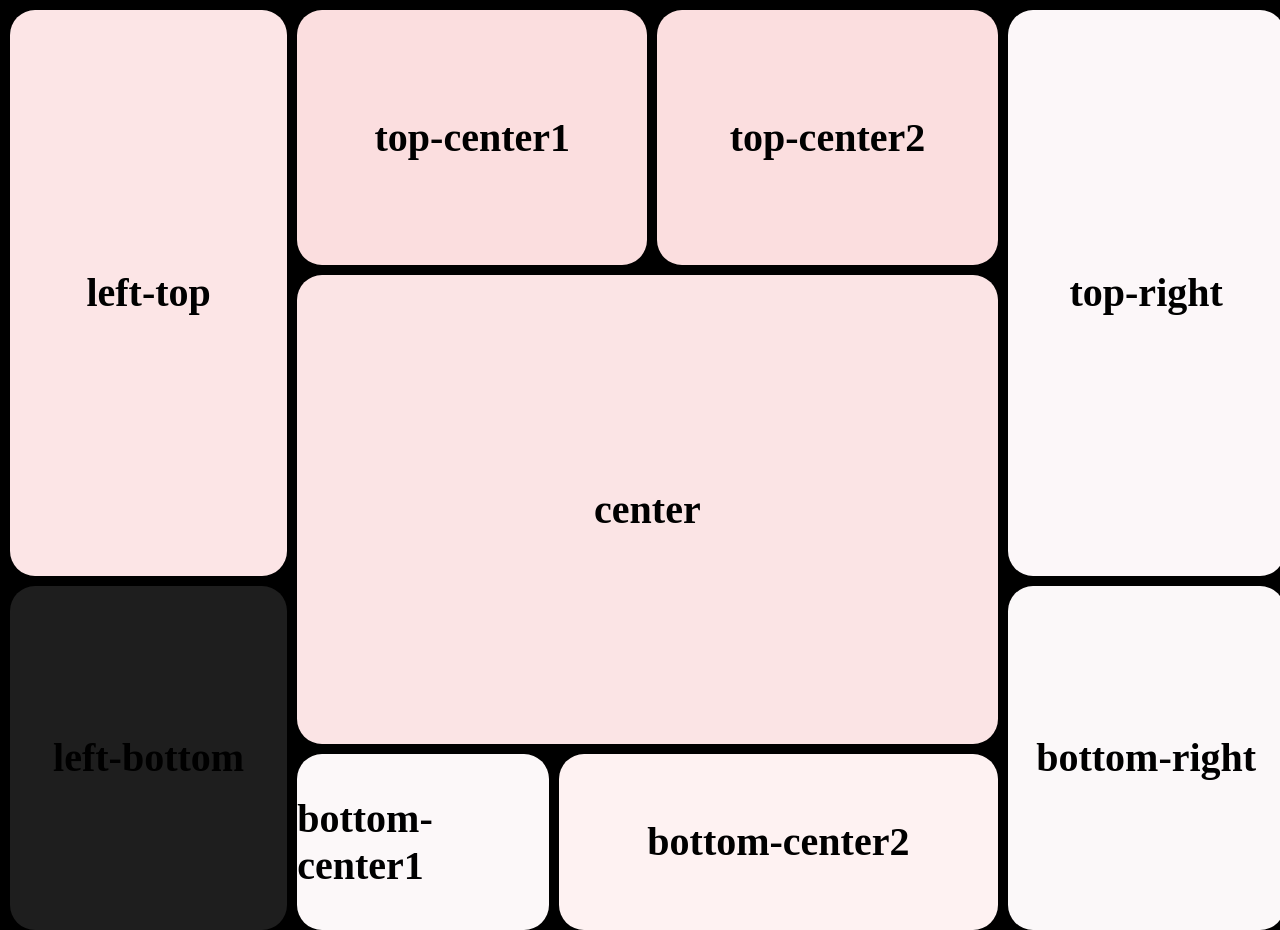
==== Medium/index.html @ aecfbd4d "Easy - A4 Assignment Four Completed" ====
<!doctype html>
<html lang="en">
  <head>
    <meta charset="UTF-8" />
    <meta name="viewport" content="width=device-width, initial-scale=1.0" />
    <title>Document</title>
<link rel="stylesheet" href="style.css">
  </head>
  <body>
    <div class="div1">left-top</div>
    <div class="div2">left-bottom</div>
    <div class="div3">top-center1</div>
    <div class="div4">top-center2</div>
    <div class="div5">center</div>
    <div class="div6">bottom-center1</div>
    <div class="div7">bottom-center2</div>
    <div class="div8">top-right</div>
    <div class="div9">bottom-right</div>
  </body>
</html>
---- Medium/style.css ----
* {
  margin: 0;
  padding: 0;
  box-sizing: border-box;
}

html,
body {
  width: 100%;
  height: 100%;
}

body {
  display: grid;
  grid-template-columns: 22% 20% 7% 27% 22%;
  grid-template-rows: 29% 26% 7% 18% 20%;

  grid-template-areas:
    "left-top top-center1 top-center1 top-center2 top-right"
    "left-top center center center top-right"
    "left-top center center center top-right"
    "left-bottom center center center bottom-right"
    "left-bottom center-bottom1 center-bottom2 center-bottom2 bottom-right";

  font-size: 40px;
  font-style: bold;
  font-weight: 700;
  padding: 10px;
  gap: 10px;
  background-color: black;
}

.div1 {
  grid-area: left-top;
  background-color: #fce5e6;
  border-radius: 25px;
  display: flex;
  align-items: center;
  justify-content: center;
}
.div2 {
  grid-area: left-bottom;
  background-color: #1e1e1e;
  border-radius: 25px;
  display: flex;
  align-items: center;
  justify-content: center;
}
.div3 {
  grid-area: top-center1;
  background-color: #fbdedf;
  border-radius: 25px;
  display: flex;
  align-items: center;
  justify-content: center;
}
.div4 {
  grid-area: top-center2;
  background-color: #fbdedf;
  border-radius: 25px;
  display: flex;
  align-items: center;
  justify-content: center;
}
.div5 {
  grid-area: center;
  background-color: #fbe4e5;
  border-radius: 25px;
  display: flex;
  align-items: center;
  justify-content: center;
}
.div6 {
  grid-area: center-bottom1;
  background-color: #fcf8f9;
  border-radius: 25px;
  display: flex;
  align-items: center;
  justify-content: center;
}
.div7 {
  grid-area: center-bottom2;
  background-color: #fef2f2;
  border-radius: 25px;
  display: flex;
  align-items: center;
  justify-content: center;
}
.div8 {
  grid-area: top-right;
  background-color: #fcf7f9;
  border-radius: 25px;
  display: flex;
  align-items: center;
  justify-content: center;
}
.div9 {
  grid-area: bottom-right;
  background-color: #fbf8f9;
  border-radius: 25px;
  display: flex;
  align-items: center;
  justify-content: center;
}
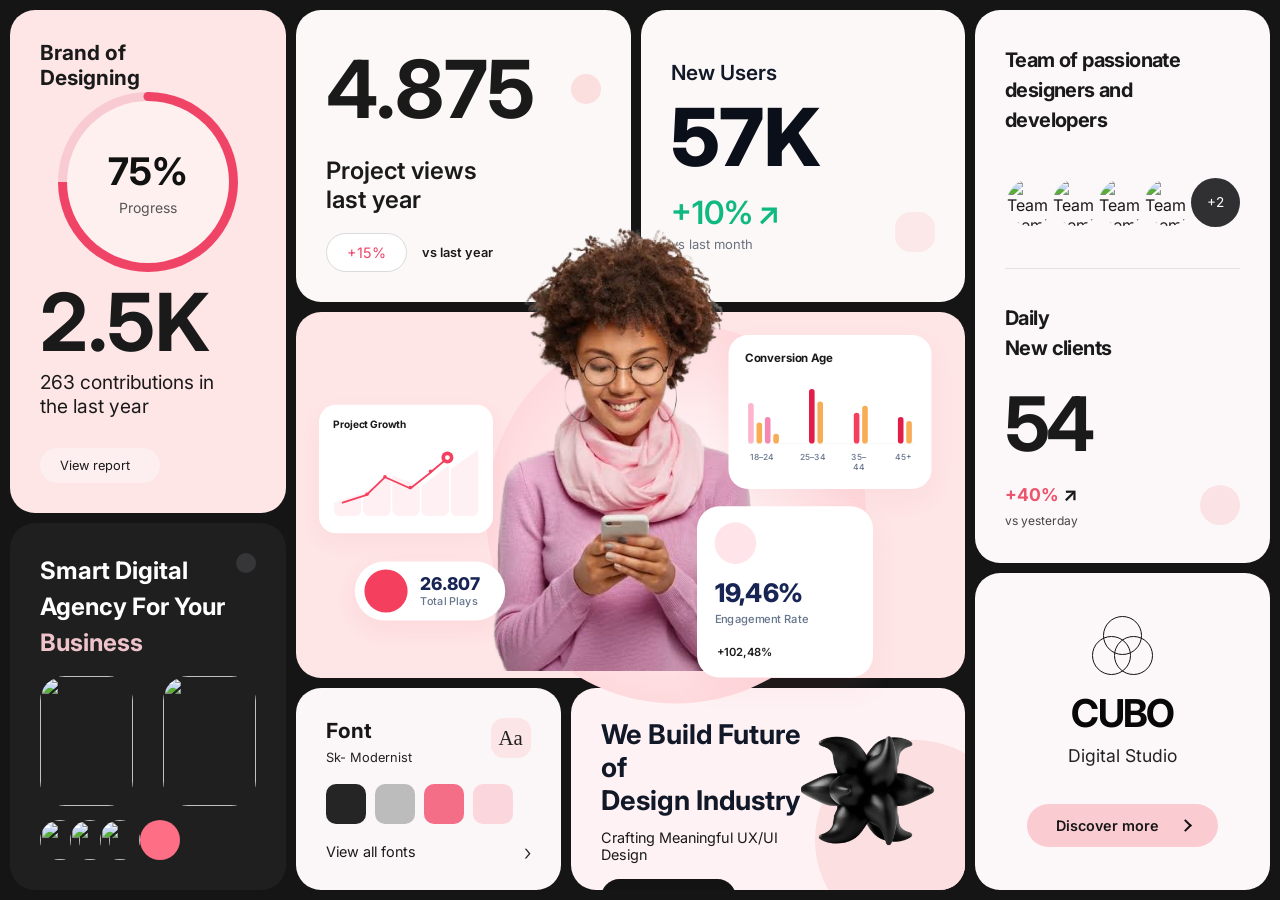
==== commit dd446e73: "feat(design): Deisgn Completed of Medium" ====
--- a/Medium/index.html
+++ b/Medium/index.html
@@ -4,17 +4,355 @@
     <meta charset="UTF-8" />
     <meta name="viewport" content="width=device-width, initial-scale=1.0" />
     <title>Document</title>
-<link rel="stylesheet" href="style.css">
+    <link rel="stylesheet" href="style.css" />
+    <link rel="preconnect" href="https://fonts.googleapis.com" />
+    <link rel="preconnect" href="https://fonts.gstatic.com" crossorigin />
+    <link
+      href="https://fonts.googleapis.com/css2?family=Inter:ital,opsz,wght@0,14..32,100..900;1,14..32,100..900&display=swap"
+      rel="stylesheet"
+    />
+    <link
+      href="https://cdn.jsdelivr.net/npm/remixicon@4.9.0/fonts/remixicon.css"
+      rel="stylesheet"
+    />
   </head>
   <body>
-    <div class="div1">left-top</div>
-    <div class="div2">left-bottom</div>
-    <div class="div3">top-center1</div>
-    <div class="div4">top-center2</div>
-    <div class="div5">center</div>
-    <div class="div6">bottom-center1</div>
-    <div class="div7">bottom-center2</div>
-    <div class="div8">top-right</div>
-    <div class="div9">bottom-right</div>
+    <main class="main">
+      <div class="top-left box">
+        <div class="top-left-upper-text">
+          <h2>
+            Brand of <br />
+            Designing
+          </h2>
+          <i class="ri-more-2-fill"></i>
+        </div>
+        <div class="top-left-center">
+          <div class="progress">
+            <div class="content">
+              <div class="percentage">75%</div>
+              <div class="label">Progress</div>
+            </div>
+          </div>
+        </div>
+        <div class="top-left-bottom">
+          <h1>2.5K</h1>
+          <p>
+            263 contributions in <br />
+            the last year
+          </p>
+          <button>View report <i class="ri-arrow-right-s-line"></i></button>
+        </div>
+      </div>
+      <div class="bottom-left box">
+        <div class="bottom-left-upper">
+          <h1>
+            Smart Digital <br />
+            Agency For Your <br />
+            <span>Business</span>
+          </h1>
+          <div class="arrow-up-circle">
+            <i class="ri-arrow-right-up-line"></i>
+          </div>
+        </div>
+        <div class="bottom-left-center">
+          <div class="bottom-left-img-container">
+            <img
+              src="https://encrypted-tbn0.gstatic.com/images?q=tbn:ANd9GcTjpHi5pnHcRVGJJLm1B-jE_u3HBgfqLCWM5sltLwqco2DiD4GU"
+              alt=""
+            />
+          </div>
+          <div class="bottom-left-img-container">
+            <img
+              src="https://i0.wp.com/breathe-n-smile.com/wp-content/uploads/2026/08/bns-featured-3561-adhd-headphones-background-noise-focus-photo-1573496129661-bd7fcc7e532b-3801d6616f.jpg?fit=1400,2097&ssl=1"
+              alt=""
+            />
+          </div>
+        </div>
+        <div class="bottom-left-lower">
+          <div class="img-circles">
+            <div class="img-circle-container img-container1">
+              <img
+                src="https://images.unsplash.com/photo-1589571894960-20bbe2828d0a?q=80&w=686&auto=format&fit=crop&ixlib=rb-4.1.0&ixid=NHwxMjA3fDA%3D"
+                alt=""
+              />
+            </div>
+            <div class="img-circle-container img-container2">
+              <img
+                src="https://images.unsplash.com/photo-1534528741775-53994a69daeb?q=80&w=764&auto=format&fit=crop&ixlib=rb-4.1.0&ixid=NHwxMjA3fDA%3D"
+                alt=""
+              />
+            </div>
+            <div class="img-circle-container img-container3">
+              <img
+                src="https://images.unsplash.com/photo-1438761681033-6461ffad8d80?q=80&w=1470&auto=format&fit=crop&ixlib=rb-4.1.0&ixid=NHwxMjA3fDA%3D"
+                alt=""
+              />
+            </div>
+          </div>
+          <button><i class="ri-add-large-line"></i></button>
+        </div>
+      </div>
+      <div class="top-center1 box">
+        <div class="top-center1-upper">
+          <h1 class="heart-rate">4.875</h1>
+          <div class="heart-circle">
+            <i class="ri-poker-hearts-fill"></i>
+          </div>
+        </div>
+        <p>
+          Project views <br />
+          last year
+        </p>
+        <div class="top-center1-lower">
+          <button><i class="ri-pulse-ai-fill"></i> +15%</button>
+          <p>vs last year</p>
+        </div>
+      </div>
+      <div class="bottom-center1 box">
+        <div class="top">
+          <div>
+            <h2>Font</h2>
+            <p>Sk- Modernist</p>
+          </div>
+
+          <div class="font-icon">Aa</div>
+        </div>
+
+        <div class="colors">
+          <div class="color black"></div>
+          <div class="color gray"></div>
+          <div class="color pink"></div>
+          <div class="color light-pink"></div>
+        </div>
+
+        <div class="bottom">
+          <span>View all fonts</span>
+          <span class="arrow">›</span>
+        </div>
+      </div>
+      <div class="center box">
+        <div class="center-elements">
+          <div class="project-growth-card">
+            <div class="card-header">
+              <span class="card-title">Project Growth</span>
+              <button class="menu-btn" aria-label="More options">
+                <i class="ri-more-2-fill"></i>
+              </button>
+            </div>
+
+            <div class="chart-container">
+              <div class="chart-columns">
+                <div class="column col-1"></div>
+                <div class="column col-2"></div>
+                <div class="column col-3"></div>
+                <div class="column col-4"></div>
+                <div class="column col-5"></div>
+              </div>
+
+              <div class="trend-line seg-1"></div>
+              <div class="trend-line seg-2"></div>
+              <div class="trend-line seg-3"></div>
+              <div class="trend-line seg-4"></div>
+              <div class="trend-line seg-5"></div>
+
+              <div class="dot dot-1"></div>
+              <div class="dot dot-2"></div>
+              <div class="dot dot-3"></div>
+              <div class="dot dot-4"></div>
+
+              <div class="peak-dot">
+                <div class="peak-dot-inner"></div>
+              </div>
+            </div>
+          </div>
+          <div class="total-plays-stat-pill">
+            <div class="play-icon-circle">
+              <i class="ri-play-fill"></i>
+            </div>
+            <div class="stat-info">
+              <span class="stat-number">26.807</span>
+              <span class="stat-label">Total Plays</span>
+            </div>
+          </div>
+          <div class="conversion-age-card">
+            <div class="card-header">
+              <span class="card-title">Conversion Age</span>
+              <button class="menu-btn" aria-label="More options">
+                <i class="ri-more-2-fill"></i>
+              </button>
+            </div>
+
+            <div class="chart-container">
+              <div class="bars-area">
+                <div
+                  class="bar-group"
+                  style="width: 44px; justify-content: space-between; gap: 3px"
+                >
+                  <div class="bar bar-pink-light" style="height: 58px"></div>
+                  <div class="bar bar-yellow" style="height: 30px"></div>
+                  <div class="bar bar-pink-mid" style="height: 38px"></div>
+                  <div class="bar bar-yellow" style="height: 14px"></div>
+                </div>
+
+                <div class="bar-group">
+                  <div class="bar bar-red" style="height: 78px"></div>
+                  <div class="bar bar-yellow" style="height: 60px"></div>
+                </div>
+
+                <div class="bar-group">
+                  <div class="bar bar-red-light" style="height: 44px"></div>
+                  <div class="bar bar-yellow" style="height: 54px"></div>
+                </div>
+
+                <div class="bar-group">
+                  <div class="bar bar-red" style="height: 38px"></div>
+                  <div class="bar bar-yellow" style="height: 32px"></div>
+                </div>
+              </div>
+
+              <div class="labels-row">
+                <span class="label-col" style="width: 48px">18–24</span>
+                <span class="label-col" style="width: 36px">25–34</span>
+                <span class="label-col" style="width: 36px">35–44</span>
+                <span class="label-col" style="width: 32px">45+</span>
+              </div>
+            </div>
+          </div>
+          <div class="engagement-rate-card">
+            <div class="card-header">
+              <div class="icon-circle">
+                <i class="ri-heart-fill"></i>
+              </div>
+              <button class="menu-btn" aria-label="More options">
+                <i class="ri-more-2-fill"></i>
+              </button>
+            </div>
+
+            <div class="metric-value">19,46%</div>
+            <div class="metric-label">Engagement Rate</div>
+
+            <div class="metric-change">
+              <i class="ri-arrow-right-up-line"></i>
+              <span>+102,48%</span>
+            </div>
+          </div>
+        </div>
+        <img src="./assets/center-girl-img.png" alt="" />
+      </div>
+      <div class="top-center2 box">
+        <div class="card-left">
+          <div class="card-left-upper">
+            <div class="card-title">New Users</div>
+            <div class="card-value">57K</div>
+          </div>
+          <div class="card-left-lower">
+            <div class="card-trend">
+              <span>+10%</span>
+              <span>↗</span>
+            </div>
+            <div class="card-comparison">vs last month</div>
+          </div>
+        </div>
+
+        <div class="icon-wrapper">
+          <i class="ri-group-line"></i>
+        </div>
+      </div>
+      <div class="bottom-center2 box">
+        <div class="bottom-center2-content">
+          <h1 class="bottom-center2-content-title">
+            We Build Future of <br />
+            Design Industry
+          </h1>
+          <p class="bottom-center2-content-subtitle">
+            Crafting Meaningful UX/UI Design
+          </p>
+          <a href="#" class="bottom-center2-content-btn-explore">
+            <span>Explore more</span>
+            <i class="ri-arrow-right-s-line"></i>
+          </a>
+        </div>
+
+        <div class="hero-image-wrapper">
+          <img
+            src="./assets/bottom-center-2-img.png"
+            alt=""
+            class="hero-image"
+          />
+        </div>
+      </div>
+      <div class="top-right box">
+        <h2 class="top-right-heading">
+          Team of passionate<br />
+          designers and<br />
+          developers
+        </h2>
+
+        <div class="top-right-team">
+          <img
+            class="avatar"
+            src="https://randomuser.me/api/portraits/women/44.jpg"
+            alt="Team member"
+          />
+
+          <img
+            class="avatar"
+            src="https://randomuser.me/api/portraits/men/32.jpg"
+            alt="Team member"
+          />
+
+          <img
+            class="avatar"
+            src="https://randomuser.me/api/portraits/women/68.jpg"
+            alt="Team member"
+          />
+
+          <img
+            class="avatar"
+            src="https://randomuser.me/api/portraits/men/75.jpg"
+            alt="Team member"
+          />
+
+          <div class="top-right-more">+2</div>
+        </div>
+
+        <div class="top-right-divider"></div>
+
+        <div class="top-right-stats-title">
+          Daily<br />
+          New clients
+        </div>
+
+        <h1 class="top-right-number">54</h1>
+
+        <div class="top-right-bottom">
+          <div class="top-right-bottom-info">
+            <div class="top-right-bottom-growth">+40% <span>↗</span></div>
+
+            <p class="top-right-bottom-yesterday">vs yesterday</p>
+          </div>
+
+          <div class="top-right-bottom-add-user">
+            <i class="ri-user-add-line"></i>
+          </div>
+        </div>
+      </div>
+      <div class="bottom-right box">
+        <div class="logo">
+          <div class="circle circle-one"></div>
+          <div class="circle circle-two"></div>
+          <div class="circle circle-three"></div>
+        </div>
+
+        <h1 class="brand">CUBO</h1>
+
+        <p class="subtitle">Digital Studio</p>
+
+        <button class="button">
+          Discover more
+          <span class="arrow"></span>
+        </button>
+      </div>
+    </main>
   </body>
 </html>
--- a/Medium/style.css
+++ b/Medium/style.css
@@ -2,6 +2,8 @@
   margin: 0;
   padding: 0;
   box-sizing: border-box;
+  font-family: Inter;
+  color: #1a1a1a;
 }
 
 html,
@@ -11,94 +13,1118 @@
 }
 
 body {
+  display: flex;
+  justify-content: center;
+  background-color: #151516;
+  padding: 10px;
+}
+
+.main {
+  width: 100%;
+  height: 100%;
+  max-width: 1440px;
   display: grid;
-  grid-template-columns: 22% 20% 7% 27% 22%;
-  grid-template-rows: 29% 26% 7% 18% 20%;
+  grid-template-columns: 23fr 22fr 5fr 27fr 23fr;
+  grid-template-rows: 35fr 25fr 5fr 13fr 22fr;
+  row-gap: 10px;
+  column-gap: 10px;
 
   grid-template-areas:
-    "left-top top-center1 top-center1 top-center2 top-right"
-    "left-top center center center top-right"
-    "left-top center center center top-right"
-    "left-bottom center center center bottom-right"
-    "left-bottom center-bottom1 center-bottom2 center-bottom2 bottom-right";
-
-  font-size: 40px;
-  font-style: bold;
-  font-weight: 700;
-  padding: 10px;
-  gap: 10px;
-  background-color: black;
+    "top-left top-center1 top-center1 top-center2 top-right"
+    "top-left center center center top-right"
+    "bottom-left center center center top-right"
+    "bottom-left center center center bottom-right"
+    "bottom-left bottom-center1 bottom-center2 bottom-center2 bottom-right";
+
+  .box {
+    border-radius: 25px;
+    padding: 30px;
+  }
+  .top-left {
+    grid-area: top-left;
+    background-color: #fee5e6;
+    display: flex;
+    flex-direction: column;
+    justify-content: space-between;
+
+    .top-left-upper-text {
+      display: flex;
+      align-items: start;
+      justify-content: space-between;
+      h2 {
+        font-size: 1.3em;
+      }
+      i {
+        transform: rotate(90deg);
+        font-size: 1.2em;
+      }
+    }
+    .top-left-center {
+      width: 100%;
+      display: flex;
+      align-items: center;
+      justify-content: center;
+
+      .progress {
+        --value: 75%;
+        --thickness: 9px;
+
+        width: 180px;
+        aspect-ratio: 1;
+        border-radius: 50%;
+
+        background: conic-gradient(
+          from 0deg,
+          #f04467 0 var(--value),
+          #f8cbd2 var(--value) 100%
+        );
+
+        position: relative;
+
+        display: flex;
+        justify-content: center;
+        align-items: center;
+      }
+
+      .progress::before {
+        content: "";
+        position: absolute;
+        inset: var(--thickness);
+        background: #fff0f0;
+        border-radius: 50%;
+      }
+
+      .progress::after {
+        content: "";
+        position: absolute;
+        width: var(--thickness);
+        height: var(--thickness);
+        border-radius: 50%;
+        background: #f04467;
+
+        top: 0;
+        left: 50%;
+        transform: translateX(-50%);
+      }
+
+      .content {
+        position: relative;
+        text-align: center;
+      }
+
+      .percentage {
+        font-size: 38px;
+        font-weight: 700;
+        color: #111;
+      }
+
+      .label {
+        margin-top: 5px;
+        font-size: 14px;
+        color: #555;
+      }
+    }
+    .top-left-bottom {
+      h1 {
+        font-size: 5em;
+      }
+      p {
+        font-size: 1.2em;
+      }
+      button {
+        margin-top: 30px;
+        padding: 10px 20px;
+        font-size: 0.8em;
+        border-radius: 20px;
+        cursor: pointer;
+        border: none;
+        background-color: #fdefef;
+
+        i {
+          margin-left: 10px;
+        }
+      }
+    }
+  }
+  .bottom-left {
+    grid-area: bottom-left;
+    background-color: #1f1f1f;
+    display: flex;
+    flex-direction: column;
+    justify-content: space-between;
+
+    .bottom-left-upper {
+      display: flex;
+      justify-content: space-between;
+
+      h1 {
+        font-size: 1.5em;
+        color: white;
+        line-height: 1.5;
+        span {
+          color: #eec4ca;
+        }
+      }
+
+      .arrow-up-circle {
+        height: max-content;
+        width: max-content;
+        padding: 10px;
+        border-radius: 15px;
+        background-color: #363538;
+
+        i {
+          font-size: 1.5em;
+          color: white;
+        }
+      }
+    }
+    .bottom-left-center {
+      width: 100%;
+      display: flex;
+      align-items: center;
+      justify-content: space-between;
+      gap: 30px;
+
+      .bottom-left-img-container {
+        width: 50%;
+        height: 130px;
+        overflow: hidden;
+        border-radius: 25px;
+
+        img {
+          width: 100%;
+          height: 100%;
+          object-fit: cover;
+        }
+      }
+    }
+    .bottom-left-lower {
+      display: flex;
+
+      .img-circles {
+        display: flex;
+        align-items: center;
+
+        .img-circle-container {
+          width: 40px;
+          height: 40px;
+          border-radius: 50%;
+          overflow: hidden;
+
+          img {
+            width: 100%;
+            height: 100%;
+            object-fit: cover;
+          }
+        }
+
+        .img-container2,
+        .img-container3 {
+          margin-left: -10px;
+        }
+      }
+      button {
+        width: 40px;
+        height: 40px;
+        border: none;
+        background-color: #fe6e85;
+        font-size: 1.1em;
+        border-radius: 50%;
+      }
+    }
+  }
+  .top-center1 {
+    grid-area: top-center1;
+    background-color: #fcf8f7;
+    display: flex;
+    flex-direction: column;
+    justify-content: space-between;
+
+    .top-center1-upper {
+      display: flex;
+      align-items: center;
+      justify-content: space-between;
+      h1 {
+        font-size: 5em;
+      }
+      .heart-circle {
+        padding: 15px;
+        border-radius: 50%;
+        background-color: #fbdede;
+
+        i {
+          font-size: 1.8em;
+          color: #f04467;
+        }
+      }
+    }
+    p {
+      font-size: 1.5em;
+      font-weight: 600;
+    }
+    .top-center1-lower {
+      display: flex;
+      align-items: center;
+      gap: 15px;
+
+      button {
+        padding: 10px 20px;
+        border-radius: 20px;
+
+        font-size: 0.9em;
+        color: #f04467;
+        border: 1px solid rgb(218, 218, 218);
+        background-color: white;
+
+        i {
+          color: #f04467;
+        }
+      }
+      p {
+        font-size: 0.8em;
+      }
+    }
+  }
+  .bottom-center1 {
+    grid-area: bottom-center1;
+    background-color: #fbf6f8;
+
+    .top {
+      display: flex;
+      justify-content: space-between;
+      align-items: flex-start;
+
+      h2 {
+        font-size: 1.3em;
+        font-weight: 700;
+        color: #171717;
+        margin-bottom: 7px;
+      }
+
+      p {
+        font-size: 0.8em;
+        color: #222;
+      }
+
+      .font-icon {
+        width: 40px;
+        height: 40px;
+        background: #fce5e6;
+        border-radius: 13px;
+        display: flex;
+        justify-content: center;
+        align-items: center;
+        font-family: Georgia, serif;
+        font-size: 1.3em;
+        color: #222;
+      }
+    }
+
+    .colors {
+      display: flex;
+      gap: 9px;
+      margin-top: 19px;
+
+      .color {
+        width: 40px;
+        height: 40px;
+        border-radius: 10px;
+      }
+
+      .black {
+        background: #252526;
+      }
+
+      .gray {
+        background: #bcbcbc;
+      }
+
+      .pink {
+        background: #f56e87;
+      }
+
+      .light-pink {
+        background: #fbd6dc;
+      }
+    }
+
+    .bottom {
+      display: flex;
+      justify-content: space-between;
+      align-items: center;
+      margin-top: 19px;
+      color: #333;
+      font-size: 0.9em;
+
+      .arrow {
+        font-size: 1.5em;
+        line-height: 16px;
+        font-weight: 300;
+        color: #222;
+      }
+    }
+  }
+  .center {
+    grid-area: center;
+    display: flex;
+    align-items: center;
+    justify-content: center;
+    background-color: #fee5e6;
+    position: relative;
+
+    .center-elements {
+      width: 100%;
+      height: 100%;
+      position: absolute;
+      z-index: 2000;
+
+      .project-growth-card {
+        position: absolute;
+        top: 50px;
+        left: -35px;
+        width: 290px;
+        transform: scale(0.6);
+        background: #ffffff;
+        border-radius: 28px;
+        padding: 22px 24px 28px 24px;
+        box-shadow: 0 14px 34px rgba(230, 110, 130, 0.08);
+
+        .card-header {
+          display: flex;
+          justify-content: space-between;
+          align-items: center;
+          margin-bottom: 24px;
+        }
+
+        .card-title {
+          font-size: 17px;
+          font-weight: 700;
+          color: #1a1a1a;
+          letter-spacing: -0.2px;
+        }
+
+        .menu-btn {
+          background: transparent;
+          border: none;
+          color: #222222;
+          font-size: 20px;
+          cursor: pointer;
+          display: flex;
+          align-items: center;
+          justify-content: center;
+          padding: 2px;
+        }
+
+        .chart-container {
+          position: relative;
+          width: 100%;
+          height: 120px;
+        }
+
+        .chart-columns {
+          position: absolute;
+          inset: 0;
+          display: flex;
+          align-items: flex-end;
+          gap: 2px;
+        }
+
+        .column {
+          flex: 1;
+          background: rgba(244, 63, 94, 0.07);
+          border-bottom-left-radius: 12px;
+          border-bottom-right-radius: 12px;
+        }
+
+        .col-1 {
+          height: 38px;
+          clip-path: polygon(0% 40%, 100% 0%, 100% 100%, 0% 100%);
+        }
+
+        .col-2 {
+          height: 68px;
+          clip-path: polygon(0% 44%, 100% 0%, 100% 100%, 0% 100%);
+        }
+
+        .col-3 {
+          height: 68px;
+          clip-path: polygon(0% 0%, 100% 25%, 100% 100%, 0% 100%);
+        }
+
+        .col-4 {
+          height: 86px;
+          clip-path: polygon(0% 42%, 100% 0%, 100% 100%, 0% 100%);
+        }
+
+        .col-5 {
+          height: 112px;
+          clip-path: polygon(0% 30%, 100% 0%, 100% 100%, 0% 100%);
+        }
+
+        .trend-line {
+          position: absolute;
+          height: 3px;
+          background: #f43f5e;
+          border-radius: 2px;
+          transform-origin: left center;
+          pointer-events: none;
+        }
+
+        .seg-1 {
+          left: 14px;
+          top: 96px;
+          width: 44px;
+          transform: rotate(-18deg);
+        }
+
+        .seg-2 {
+          left: 56px;
+          top: 82px;
+          width: 42px;
+          transform: rotate(-44deg);
+        }
+
+        .seg-3 {
+          left: 86px;
+          top: 53px;
+          width: 46px;
+          transform: rotate(24deg);
+        }
+
+        .seg-4 {
+          left: 128px;
+          top: 72px;
+          width: 44px;
+          transform: rotate(-38deg);
+        }
+
+        .seg-5 {
+          left: 162px;
+          top: 45px;
+          width: 36px;
+          transform: rotate(-40deg);
+        }
+
+        .dot {
+          position: absolute;
+          width: 6px;
+          height: 6px;
+          background: #f43f5e;
+          border-radius: 50%;
+          transform: translate(-50%, -50%);
+        }
+
+        .dot-1 {
+          left: 56px;
+          top: 83px;
+        }
+        .dot-2 {
+          left: 86px;
+          top: 54px;
+        }
+        .dot-3 {
+          left: 128px;
+          top: 72px;
+        }
+        .dot-4 {
+          left: 162px;
+          top: 45px;
+        }
+
+        .peak-dot {
+          position: absolute;
+          left: 190px;
+          top: 22px;
+          width: 20px;
+          height: 20px;
+          background: #f43f5e;
+          border-radius: 50%;
+          transform: translate(-50%, -50%);
+          display: flex;
+          align-items: center;
+          justify-content: center;
+        }
+
+        .peak-dot-inner {
+          width: 8px;
+          height: 8px;
+          background: #ffffff;
+          border-radius: 50%;
+        }
+      }
+      .total-plays-stat-pill {
+        position: absolute;
+        bottom: 50px;
+        left: 40px;
+        transform: scale(0.8);
+        display: inline-flex;
+        align-items: center;
+        background: #ffffff;
+        padding: 10px 32px 10px 12px;
+        border-radius: 9999px;
+        gap: 16px;
+        box-shadow: 0 10px 28px rgba(244, 63, 94, 0.08);
+        user-select: none;
+
+        .play-icon-circle {
+          width: 54px;
+          height: 54px;
+          background-color: #f43f5e;
+          border-radius: 50%;
+          display: flex;
+          align-items: center;
+          justify-content: center;
+          flex-shrink: 0;
+        }
+
+        .play-icon-circle i {
+          color: #ffffff;
+          font-size: 26px;
+          transform: translateX(1.5px);
+          line-height: 1;
+        }
+
+        .stat-info {
+          display: flex;
+          flex-direction: column;
+          justify-content: center;
+        }
+
+        .stat-number {
+          font-size: 22px;
+          font-weight: 800;
+          color: #172554;
+          line-height: 1.15;
+          letter-spacing: -0.3px;
+        }
+
+        .stat-label {
+          font-size: 13.5px;
+          font-weight: 500;
+          color: #64748b;
+          margin-top: 1px;
+        }
+      }
+      .conversion-age-card {
+        position: absolute;
+        top: -10px;
+        right: -10px;
+        transform: scale(0.7);
+        width: 290px;
+        background: #ffffff;
+        border-radius: 28px;
+        padding: 22px 24px 24px 24px;
+        box-shadow: 0 14px 34px rgba(230, 110, 130, 0.08);
+
+        .card-header {
+          display: flex;
+          justify-content: space-between;
+          align-items: center;
+          margin-bottom: 24px;
+        }
+
+        .card-title {
+          font-size: 16.5px;
+          font-weight: 700;
+          color: #1a1a1a;
+          letter-spacing: -0.2px;
+        }
+
+        .menu-btn {
+          background: transparent;
+          border: none;
+          color: #222222;
+          font-size: 20px;
+          cursor: pointer;
+          display: flex;
+          align-items: center;
+          justify-content: center;
+          padding: 2px;
+        }
+
+        .chart-container {
+          width: 100%;
+        }
+
+        .bars-area {
+          height: 90px;
+          display: flex;
+          align-items: flex-end;
+          justify-content: space-between;
+          border-bottom: 1px solid #f1f2f4;
+          padding: 0 4px;
+        }
+
+        .bar-group {
+          display: flex;
+          align-items: flex-end;
+          gap: 4px;
+          height: 100%;
+        }
+
+        .bar {
+          width: 8px;
+          border-radius: 4px;
+        }
+
+        .bar-pink-light {
+          background-color: #fbb6ce;
+        }
+
+        .bar-pink-mid {
+          background-color: #f687b3;
+        }
+
+        .bar-red-light {
+          background-color: #f43f5e;
+        }
+
+        .bar-red {
+          background-color: #e11d48;
+        }
+
+        .bar-yellow {
+          background-color: #f6ad55;
+        }
+
+        .labels-row {
+          display: flex;
+          justify-content: space-between;
+          padding: 10px 0 0 0;
+        }
+
+        .label-col {
+          text-align: center;
+          font-size: 12px;
+          font-weight: 500;
+          color: #64748b;
+        }
+      }
+      .engagement-rate-card {
+        position: absolute;
+        transform: scale(0.8);
+        bottom: -20px;
+        right: 70px;
+        width: 220px;
+        background: #ffffff;
+        border-radius: 28px;
+        padding: 20px 22px 24px 22px;
+        box-shadow: 0 14px 34px rgba(230, 110, 130, 0.08);
+
+        .card-header {
+          display: flex;
+          justify-content: space-between;
+          align-items: flex-start;
+          margin-bottom: 20px;
+        }
+
+        .icon-circle {
+          width: 52px;
+          height: 52px;
+          background: #ffe4ea;
+          border-radius: 50%;
+          display: flex;
+          align-items: center;
+          justify-content: center;
+        }
+
+        .icon-circle i {
+          font-size: 26px;
+          color: #e11d48;
+          line-height: 1;
+          background: radial-gradient(
+            circle at 35% 35%,
+            #ff4d6d 0%,
+            #be123c 100%
+          );
+          -webkit-background-clip: text;
+          -webkit-text-fill-color: transparent;
+        }
+
+        .menu-btn {
+          background: transparent;
+          border: none;
+          color: #1a1a1a;
+          font-size: 20px;
+          cursor: pointer;
+          display: flex;
+          align-items: center;
+          justify-content: center;
+          padding: 2px;
+        }
+
+        .metric-value {
+          font-size: 32px;
+          font-weight: 800;
+          color: #172554;
+          line-height: 1;
+          letter-spacing: -0.5px;
+          margin-bottom: 8px;
+        }
+
+        .metric-label {
+          font-size: 14px;
+          font-weight: 500;
+          color: #64748b;
+          margin-bottom: 16px;
+        }
+
+        .metric-change {
+          display: inline-flex;
+          align-items: center;
+          gap: 3px;
+          font-size: 14px;
+          font-weight: 600;
+          color: #16a34a;
+        }
+
+        .metric-change i {
+          font-size: 15px;
+          font-weight: 700;
+        }
+      }
+    }
+
+    img {
+      height: 150%;
+      z-index: 1999;
+      margin-bottom: 107px;
+    }
+  }
+  .center:after {
+    content: "";
+    width: 380px;
+    height: 380px;
+    border-radius: 100%;
+    position: absolute;
+    left: 0;
+    top: 0;
+    transform: translate(50%, 3%);
+    z-index: 1998;
+    background: radial-gradient(white, #fec9ce);
+  }
+  .top-center2 {
+    grid-area: top-center2;
+    background-color: #fcf8f7;
+    display: flex;
+    justify-content: space-between;
+    align-items: flex-end;
+    padding-top: 50px;
+    padding-bottom: 50px;
+
+    .card-left {
+      height: 100%;
+      display: flex;
+      flex-direction: column;
+      justify-content: space-between;
+
+      .card-left-upper {
+        .card-title {
+          font-size: 1.3em;
+          font-weight: 600;
+          color: #111827;
+          margin-bottom: 12px;
+        }
+
+        .card-value {
+          font-size: 5em;
+          font-weight: 800;
+          line-height: 1;
+          color: #0b0f19;
+          letter-spacing: -0.5px;
+          margin-bottom: 16px;
+        }
+      }
+      .card-left-lower {
+        .card-trend {
+          display: flex;
+          align-items: center;
+          gap: 4px;
+          font-size: 2em;
+          font-weight: 600;
+          margin-bottom: 4px;
+
+          span {
+            color: #10b981;
+          }
+        }
+
+        .card-comparison {
+          font-size: 13px;
+          color: #6b7280;
+          font-weight: 400;
+        }
+      }
+    }
+
+    .icon-wrapper {
+      padding: 20px;
+      border-radius: 16px;
+      background-color: #fce8e8;
+      display: flex;
+      align-items: center;
+      justify-content: center;
+      flex-shrink: 0;
+
+      i {
+        font-size: 2.5em;
+      }
+    }
+  }
+  .bottom-center2 {
+    grid-area: bottom-center2;
+    background-color: #fef2f4;
+    position: relative;
+    overflow: hidden;
+    display: flex;
+
+    .bottom-center2-content {
+      width: 60%;
+
+      .bottom-center2-content-title {
+        font-size: 1.7em;
+        font-weight: 700;
+        color: #111827;
+        margin-bottom: 12px;
+      }
+      .bottom-center2-content-subtitle {
+        font-size: 0.9em;
+        margin-bottom: 16px;
+      }
+      .bottom-center2-content-btn-explore {
+        display: inline-flex;
+        align-items: center;
+        gap: 5px;
+        padding: 10px 20px;
+        border-radius: 20px;
+        background-color: #131313;
+        font-size: 0.9em;
+        text-decoration: none;
+
+        span {
+          color: white;
+        }
+        i {
+          font-size: 1.2em;
+          color: white;
+        }
+      }
+    }
+    .hero-image-wrapper {
+      width: 40%;
+      height: 100%;
+      display: flex;
+      align-items: center;
+      justify-content: right;
+
+      img {
+        width: 100%;
+        z-index: 2000;
+      }
+    }
+  }
+
+  .bottom-center2:after {
+    content: "";
+    width: 200px;
+    height: 200px;
+    border-radius: 100%;
+    background-color: #fcdfe0;
+    position: absolute;
+    right: -50px;
+    bottom: -50px;
+    z-index: 1999;
+  }
+
+  .top-right {
+    grid-area: top-right;
+    background-color: #fcf8f9;
+    display: flex;
+    flex-direction: column;
+    justify-content: space-around;
+
+    .top-right-heading {
+      font-size: 1.25em;
+      font-weight: 700;
+      line-height: 1.5;
+      letter-spacing: -0.03em;
+    }
+
+    .top-right-team {
+      display: flex;
+      align-items: center;
+      margin-top: 32px;
+
+      .avatar {
+        width: 51px;
+        height: 51px;
+        border-radius: 50%;
+        object-fit: cover;
+        border: 2px solid #faf8f7;
+        margin-left: -5px;
+      }
+
+      .avatar:first-child {
+        margin-left: 0;
+      }
+
+      .top-right-more {
+        width: 49px;
+        height: 49px;
+        min-width: 49px;
+        border-radius: 50%;
+        background: #303032;
+        color: white;
+        display: flex;
+        justify-content: center;
+        align-items: center;
+        font-size: 0.85em;
+        margin-left: -3px;
+      }
+    }
+
+    .top-right-divider {
+      height: 1px;
+      background: #e5e0de;
+      margin: 30px 0 24px;
+    }
+
+    .top-right-stats-title {
+      font-size: 1.25em;
+      font-weight: 700;
+      line-height: 1.5;
+      letter-spacing: -0.03em;
+    }
+
+    .top-right-number {
+      font-size: 4.7em;
+      font-weight: 700;
+      line-height: 1.1;
+      letter-spacing: -0.055em;
+      margin-top: 10px;
+    }
+
+    .top-right-bottom {
+      display: flex;
+      justify-content: space-between;
+      align-items: center;
+      margin-top: 7px;
+
+      .top-right-bottom-growth {
+        color: #ed536d;
+        font-size: 1.1em;
+        font-weight: 700;
+      }
+
+      .top-right-bottom-growth span {
+        font-size: 1.1em;
+      }
+
+      .top-right-bottom-yesterday {
+        color: #444;
+        font-size: 0.75em;
+        margin-top: 7px;
+      }
+
+      .top-right-bottom-add-user {
+        padding: 20px;
+        border-radius: 20px;
+        background: #fbe3e5;
+        display: flex;
+        justify-content: center;
+        align-items: center;
+
+        i {
+          font-size: 2.5em;
+        }
+      }
+    }
+  }
+  .bottom-right {
+    grid-area: bottom-right;
+    background-color: #fcf8f9;
+
+    display: flex;
+    flex-direction: column;
+    align-items: center;
+    justify-content: center;
+
+    .logo {
+      width: 65px;
+      height: 58px;
+      position: relative;
+
+      .circle {
+        width: 39px;
+        height: 39px;
+        border: 1.6px solid #111;
+        border-radius: 50%;
+        position: absolute;
+      }
+      .circle-one {
+        top: 0;
+        left: 13px;
+      }
+
+      .circle-two {
+        top: 20px;
+        left: 2px;
+      }
+
+      .circle-three {
+        top: 20px;
+        right: 2px;
+      }
+    }
+
+    .brand {
+      font-size: 2.4em;
+      font-weight: 700;
+      letter-spacing: -0.045em;
+      line-height: 1;
+      margin-top: 20px;
+      color: #080808;
+    }
+
+    .subtitle {
+      font-size: 1.1em;
+      font-weight: 400;
+      color: #222;
+      margin-top: 12px;
+    }
+
+    .button {
+      width: 191px;
+      height: 43px;
+      border-radius: 50px;
+      background: #facbd0;
+      border: none;
+
+      display: flex;
+      justify-content: center;
+      align-items: center;
+      gap: 20px;
+
+      font-size: 0.9em;
+      font-weight: 600;
+      color: #171717;
+
+      margin-top: 38px;
+      cursor: pointer;
+
+      .arrow {
+        width: 9px;
+        height: 9px;
+        border-top: 2px solid #111;
+        border-right: 2px solid #111;
+        transform: rotate(45deg);
+        margin-left: 2px;
+      }
+
+      .button:hover {
+        background: #f6b9c1;
+      }
+    }
+  }
 }
-
-.div1 {
-  grid-area: left-top;
-  background-color: #fce5e6;
-  border-radius: 25px;
-  display: flex;
-  align-items: center;
-  justify-content: center;
-}
-.div2 {
-  grid-area: left-bottom;
-  background-color: #1e1e1e;
-  border-radius: 25px;
-  display: flex;
-  align-items: center;
-  justify-content: center;
-}
-.div3 {
-  grid-area: top-center1;
-  background-color: #fbdedf;
-  border-radius: 25px;
-  display: flex;
-  align-items: center;
-  justify-content: center;
-}
-.div4 {
-  grid-area: top-center2;
-  background-color: #fbdedf;
-  border-radius: 25px;
-  display: flex;
-  align-items: center;
-  justify-content: center;
-}
-.div5 {
-  grid-area: center;
-  background-color: #fbe4e5;
-  border-radius: 25px;
-  display: flex;
-  align-items: center;
-  justify-content: center;
-}
-.div6 {
-  grid-area: center-bottom1;
-  background-color: #fcf8f9;
-  border-radius: 25px;
-  display: flex;
-  align-items: center;
-  justify-content: center;
-}
-.div7 {
-  grid-area: center-bottom2;
-  background-color: #fef2f2;
-  border-radius: 25px;
-  display: flex;
-  align-items: center;
-  justify-content: center;
-}
-.div8 {
-  grid-area: top-right;
-  background-color: #fcf7f9;
-  border-radius: 25px;
-  display: flex;
-  align-items: center;
-  justify-content: center;
-}
-.div9 {
-  grid-area: bottom-right;
-  background-color: #fbf8f9;
-  border-radius: 25px;
-  display: flex;
-  align-items: center;
-  justify-content: center;
-}
